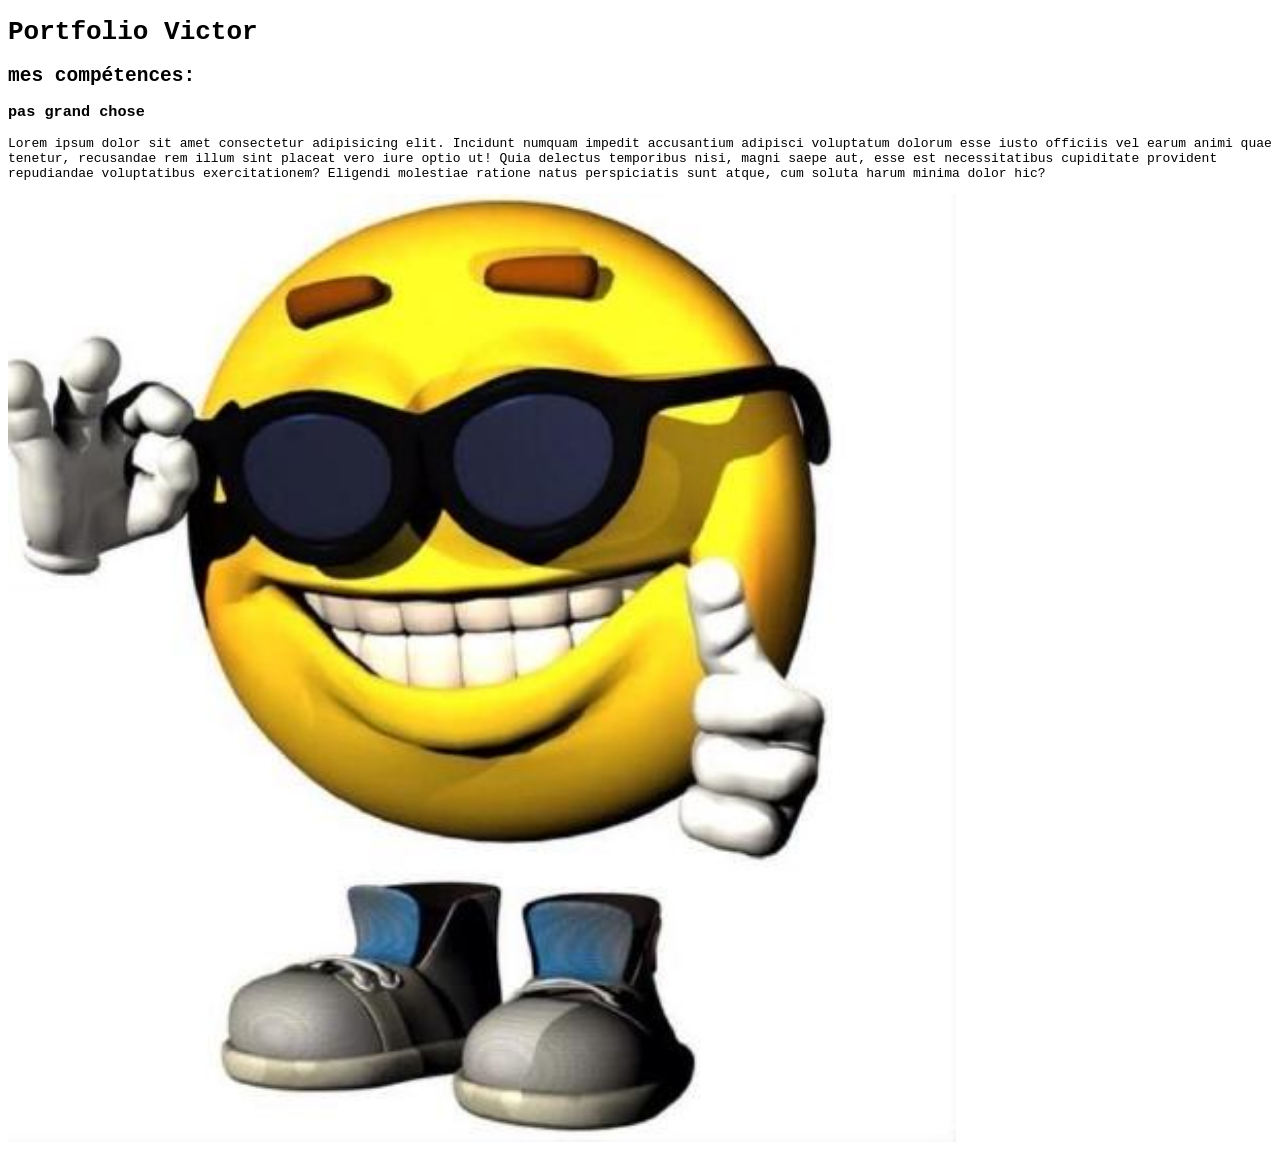
==== index.html @ 7ec5c5db "Add files via upload" ====
<!DOCTYPE html>
<html lang="fr">
<head>
    <meta charset="UTF-8">
    <meta name="viewport" content="width=device-width, initial-scale=1.0">
    <title>Portofolio</title>
    <style>
        body {
            font-family: monospace;
        }
    </style>
</head>
<body>
    <h1>Portfolio Victor</h1>
    <h2>mes compétences:</h2>
    <h3>pas grand chose</h3>
    <div>
        <article>
            <p>
                Lorem ipsum dolor sit amet consectetur adipisicing elit. Incidunt numquam impedit accusantium adipisci voluptatum dolorum esse iusto officiis vel earum animi quae tenetur, recusandae rem illum sint placeat vero iure optio ut! Quia delectus temporibus nisi, magni saepe aut, esse est necessitatibus cupiditate provident repudiandae voluptatibus exercitationem? Eligendi molestiae ratione natus perspiciatis sunt atque, cum soluta harum minima dolor hic?
            </p>
        </article>
    </div>
    <img src="public/images/214904921.jpg" width="75%" alt="smiley">
</body>
</html>
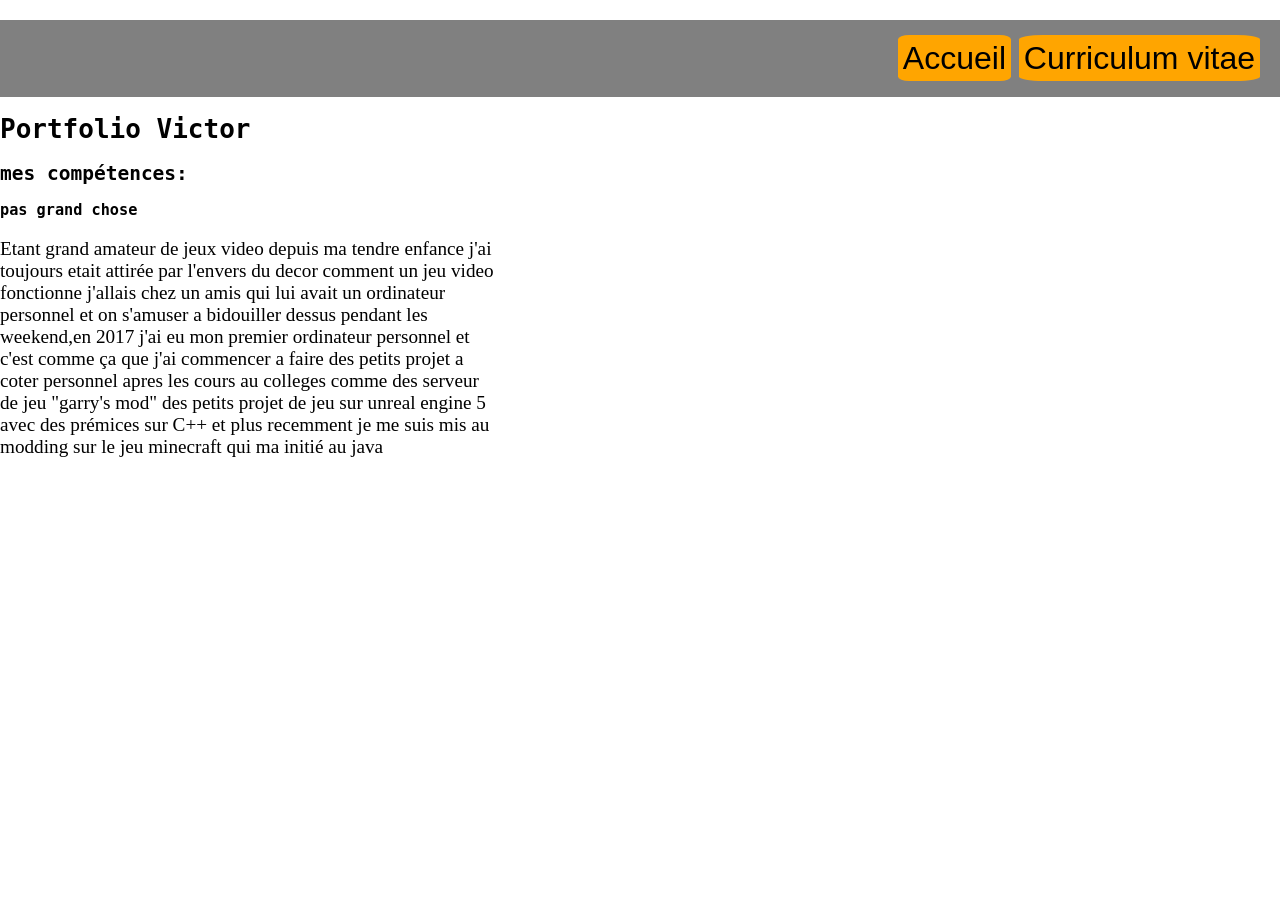
==== commit b792de2c: "update" ====
--- a/index.html
+++ b/index.html
@@ -1,26 +1,34 @@
 <!DOCTYPE html>
 <html lang="fr">
+
 <head>
     <meta charset="UTF-8">
     <meta name="viewport" content="width=device-width, initial-scale=1.0">
-    <title>Portofolio</title>
-    <style>
-        body {
-            font-family: monospace;
-        }
-    </style>
+    <title>Portfolio</title>
+    <link rel="stylesheet" href="style.css">
 </head>
+
+<header>
+    <div id="menu">
+        <nav>
+            <a href="" class="bouton">Accueil</a>
+            <a href="" class="bouton">Curriculum vitae</a>
+        </nav>
+    </div>
+
+</header>
+
 <body>
     <h1>Portfolio Victor</h1>
     <h2>mes compétences:</h2>
     <h3>pas grand chose</h3>
     <div>
         <article>
-            <p>
-                Lorem ipsum dolor sit amet consectetur adipisicing elit. Incidunt numquam impedit accusantium adipisci voluptatum dolorum esse iusto officiis vel earum animi quae tenetur, recusandae rem illum sint placeat vero iure optio ut! Quia delectus temporibus nisi, magni saepe aut, esse est necessitatibus cupiditate provident repudiandae voluptatibus exercitationem? Eligendi molestiae ratione natus perspiciatis sunt atque, cum soluta harum minima dolor hic?
+            <p id="presentation">
+                Etant grand amateur de jeux video depuis ma tendre enfance j'ai toujours etait attirée par l'envers du decor comment un jeu video fonctionne j'allais chez un amis qui lui avait un ordinateur personnel et on s'amuser a bidouiller dessus pendant les weekend,en 2017 j'ai eu mon premier ordinateur personnel et c'est comme ça que j'ai commencer a faire des petits projet a coter personnel apres les cours au colleges comme des serveur de jeu "garry's mod" des petits projet de jeu sur unreal engine 5 avec des prémices sur C++ et plus recemment je me suis mis au modding sur le jeu minecraft qui ma initié au java
             </p>
         </article>
     </div>
-    <img src="public/images/214904921.jpg" width="75%" alt="smiley">
 </body>
+
 </html>
--- a/style.css
+++ b/style.css
@@ -0,0 +1,43 @@
+ body {
+     font-family: monospace;
+     margin: 0 auto;
+ }
+
+
+
+ #menu {
+     display: flex;
+     justify-content: right;
+     margin-top: 20px;
+     background-color: grey;
+     padding: 20px;
+     box-shadow: 2px black 20px ;
+
+ }
+
+ .bouton {
+     background-color: orange;
+     border-radius: 10%;
+     max-height: 150px;
+     font-size: 2em;
+     text-decoration: none;
+     font-family: Impact, Haettenschweiler, 'Arial Narrow Bold', sans-serif;
+     color: black;
+     padding: 5px;
+     transition: 200ms;
+    
+ }
+
+ .bouton:hover {
+     padding: 10px;
+     font-size: 3em;
+ }
+
+
+ #presentation {
+    font-family: 'Calibri';
+    font-size: 1.2em;
+    max-width: 500px;
+    display: flex;
+    justify-content: center;
+ }
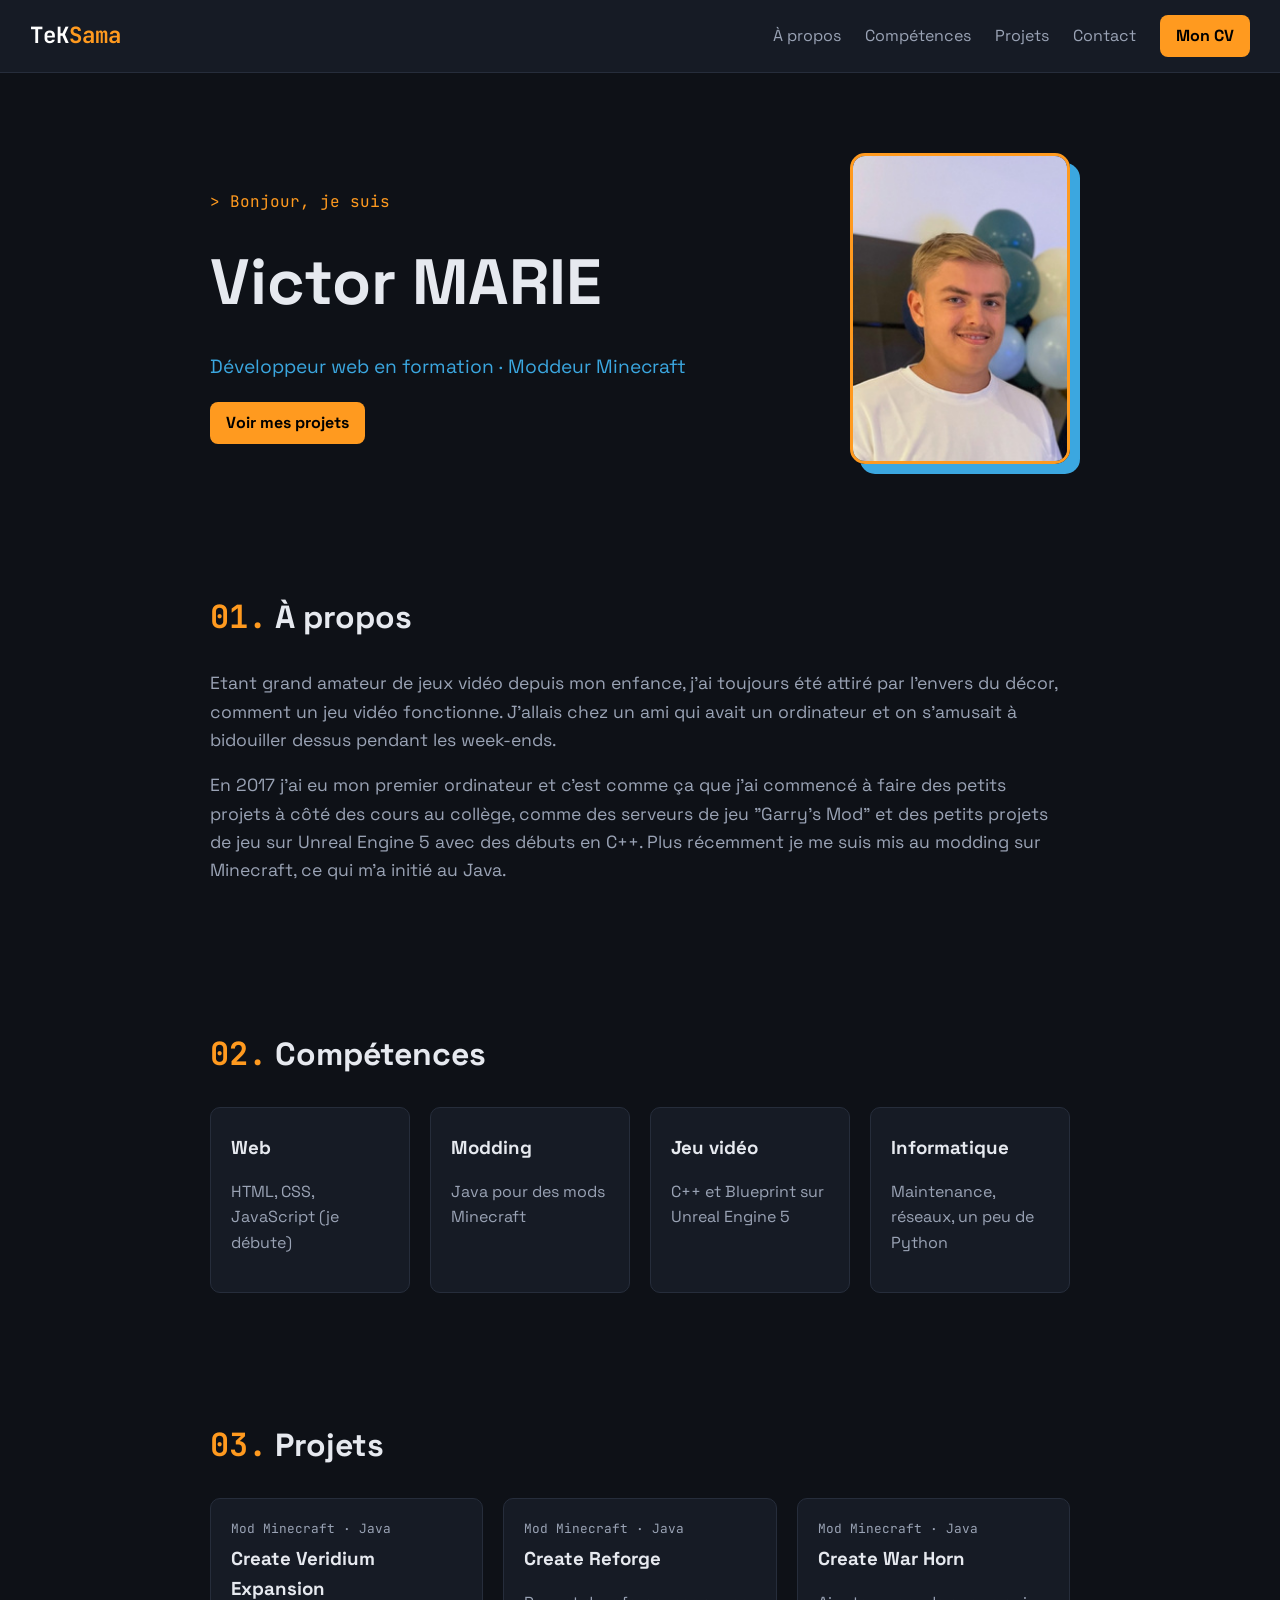
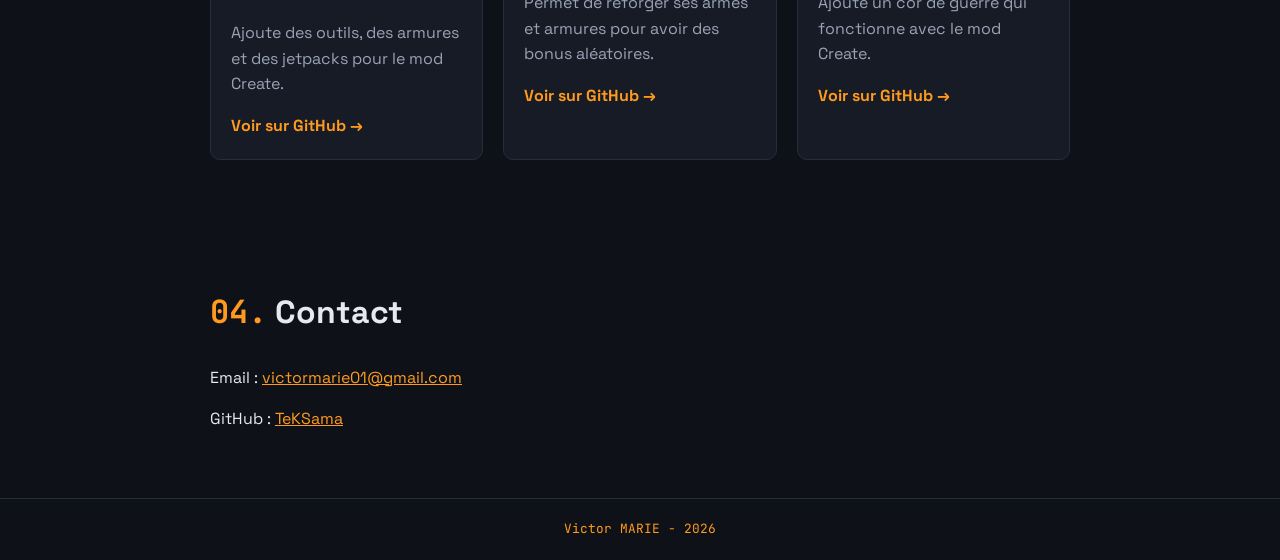
==== commit 80225bc0: "ajout du cv et refonte du portfolio" ====
--- a/index.html
+++ b/index.html
@@ -1,34 +1,108 @@
-<!DOCTYPE html>
-<html lang="fr">
-
-<head>
-    <meta charset="UTF-8">
-    <meta name="viewport" content="width=device-width, initial-scale=1.0">
-    <title>Portfolio</title>
-    <link rel="stylesheet" href="style.css">
-</head>
-
-<header>
-    <div id="menu">
-        <nav>
-            <a href="" class="bouton">Accueil</a>
-            <a href="" class="bouton">Curriculum vitae</a>
-        </nav>
-    </div>
-
-</header>
-
-<body>
-    <h1>Portfolio Victor</h1>
-    <h2>mes compétences:</h2>
-    <h3>pas grand chose</h3>
-    <div>
-        <article>
-            <p id="presentation">
-                Etant grand amateur de jeux video depuis ma tendre enfance j'ai toujours etait attirée par l'envers du decor comment un jeu video fonctionne j'allais chez un amis qui lui avait un ordinateur personnel et on s'amuser a bidouiller dessus pendant les weekend,en 2017 j'ai eu mon premier ordinateur personnel et c'est comme ça que j'ai commencer a faire des petits projet a coter personnel apres les cours au colleges comme des serveur de jeu "garry's mod" des petits projet de jeu sur unreal engine 5 avec des prémices sur C++ et plus recemment je me suis mis au modding sur le jeu minecraft qui ma initié au java
-            </p>
-        </article>
-    </div>
-</body>
-
-</html>+<!DOCTYPE html>
+<html lang="fr">
+
+<head>
+    <meta charset="UTF-8">
+    <meta name="viewport" content="width=device-width, initial-scale=1.0">
+    <title>Portfolio Victor MARIE</title>
+    <link rel="preconnect" href="https://fonts.googleapis.com">
+    <link rel="preconnect" href="https://fonts.gstatic.com" crossorigin>
+    <link href="https://fonts.googleapis.com/css2?family=Space+Grotesk:wght@400;700&family=JetBrains+Mono:wght@400;700&display=swap" rel="stylesheet">
+    <link rel="stylesheet" href="style.css">
+</head>
+
+<body>
+    <header id="menu">
+        <a href="index.html" class="logo">TeK<span>Sama</span></a>
+        <nav>
+            <a href="#apropos">À propos</a>
+            <a href="#competences">Compétences</a>
+            <a href="#projets">Projets</a>
+            <a href="#contact">Contact</a>
+            <a href="cv.html" class="bouton">Mon CV</a>
+        </nav>
+    </header>
+
+    <section class="accueil">
+        <div>
+            <p class="mono">&gt; Bonjour, je suis</p>
+            <h1>Victor MARIE</h1>
+            <p class="role">Développeur web en formation · Moddeur Minecraft</p>
+            <a href="#projets" class="bouton">Voir mes projets</a>
+        </div>
+        <img src="public/images/victor.jpg" alt="photo de moi" class="photo">
+    </section>
+
+    <section id="apropos">
+        <h2><span class="mono">01.</span> À propos</h2>
+        <p>
+            Etant grand amateur de jeux vidéo depuis mon enfance, j'ai toujours été attiré par l'envers du décor,
+            comment un jeu vidéo fonctionne. J'allais chez un ami qui avait un ordinateur et on s'amusait à
+            bidouiller dessus pendant les week-ends.
+        </p>
+        <p>
+            En 2017 j'ai eu mon premier ordinateur et c'est comme ça que j'ai commencé à faire des petits projets à
+            côté des cours au collège, comme des serveurs de jeu "Garry's Mod" et des petits projets de jeu sur
+            Unreal Engine 5 avec des débuts en C++. Plus récemment je me suis mis au modding sur Minecraft, ce qui
+            m'a initié au Java.
+        </p>
+    </section>
+
+    <section id="competences">
+        <h2><span class="mono">02.</span> Compétences</h2>
+        <div class="cartes">
+            <div class="carte">
+                <h3>Web</h3>
+                <p>HTML, CSS, JavaScript (je débute)</p>
+            </div>
+            <div class="carte">
+                <h3>Modding</h3>
+                <p>Java pour des mods Minecraft</p>
+            </div>
+            <div class="carte">
+                <h3>Jeu vidéo</h3>
+                <p>C++ et Blueprint sur Unreal Engine 5</p>
+            </div>
+            <div class="carte">
+                <h3>Informatique</h3>
+                <p>Maintenance, réseaux, un peu de Python</p>
+            </div>
+        </div>
+    </section>
+
+    <section id="projets">
+        <h2><span class="mono">03.</span> Projets</h2>
+        <div class="cartes">
+            <div class="carte">
+                <p class="mono petit">Mod Minecraft · Java</p>
+                <h3>Create Veridium Expansion</h3>
+                <p>Ajoute des outils, des armures et des jetpacks pour le mod Create.</p>
+                <a href="https://github.com/TeKSama/Create-Veridium-Expansion">Voir sur GitHub →</a>
+            </div>
+            <div class="carte">
+                <p class="mono petit">Mod Minecraft · Java</p>
+                <h3>Create Reforge</h3>
+                <p>Permet de reforger ses armes et armures pour avoir des bonus aléatoires.</p>
+                <a href="https://github.com/TeKSama/CreateReforge">Voir sur GitHub →</a>
+            </div>
+            <div class="carte">
+                <p class="mono petit">Mod Minecraft · Java</p>
+                <h3>Create War Horn</h3>
+                <p>Ajoute un cor de guerre qui fonctionne avec le mod Create.</p>
+                <a href="https://github.com/TeKSama/CreateWarHorn">Voir sur GitHub →</a>
+            </div>
+        </div>
+    </section>
+
+    <section id="contact">
+        <h2><span class="mono">04.</span> Contact</h2>
+        <p>Email : <a href="mailto:victormarie01@gmail.com">victormarie01@gmail.com</a></p>
+        <p>GitHub : <a href="https://github.com/TeKSama">TeKSama</a></p>
+    </section>
+
+    <footer>
+        <p class="mono petit">Victor MARIE - 2026</p>
+    </footer>
+</body>
+
+</html>
--- a/style.css
+++ b/style.css
@@ -1,43 +1,175 @@
- body {
-     font-family: monospace;
-     margin: 0 auto;
- }
-
-
-
- #menu {
-     display: flex;
-     justify-content: right;
-     margin-top: 20px;
-     background-color: grey;
-     padding: 20px;
-     box-shadow: 2px black 20px ;
-
- }
-
- .bouton {
-     background-color: orange;
-     border-radius: 10%;
-     max-height: 150px;
-     font-size: 2em;
-     text-decoration: none;
-     font-family: Impact, Haettenschweiler, 'Arial Narrow Bold', sans-serif;
-     color: black;
-     padding: 5px;
-     transition: 200ms;
-    
- }
-
- .bouton:hover {
-     padding: 10px;
-     font-size: 3em;
- }
-
-
- #presentation {
-    font-family: 'Calibri';
-    font-size: 1.2em;
-    max-width: 500px;
-    display: flex;
-    justify-content: center;
- }+* {
+    box-sizing: border-box;
+}
+
+body {
+    margin: 0;
+    background-color: #0e1117;
+    color: #e6e9ef;
+    font-family: 'Space Grotesk', Arial, sans-serif;
+    line-height: 1.6;
+}
+
+a {
+    color: #ff9a1f;
+}
+
+.mono {
+    font-family: 'JetBrains Mono', monospace;
+    color: #ff9a1f;
+}
+
+.petit {
+    font-size: 0.8em;
+    margin: 0;
+}
+
+/* Menu */
+#menu {
+    display: flex;
+    justify-content: space-between;
+    align-items: center;
+    padding: 15px 30px;
+    background-color: #161b25;
+    border-bottom: 1px solid #262d3b;
+}
+
+.logo {
+    font-family: 'JetBrains Mono', monospace;
+    font-size: 1.4em;
+    font-weight: bold;
+    color: white;
+    text-decoration: none;
+}
+
+.logo span {
+    color: #ff9a1f;
+}
+
+nav a {
+    color: #9aa3b5;
+    text-decoration: none;
+    margin-left: 20px;
+}
+
+nav a:hover {
+    color: #ff9a1f;
+}
+
+.bouton {
+    display: inline-block;
+    background-color: #ff9a1f;
+    color: black;
+    font-weight: bold;
+    text-decoration: none;
+    padding: 8px 16px;
+    border-radius: 8px;
+}
+
+nav a.bouton {
+    color: black;
+}
+
+.bouton:hover {
+    background-color: #ffb050;
+}
+
+/* Sections */
+section {
+    max-width: 900px;
+    margin: 0 auto;
+    padding: 50px 20px;
+}
+
+h2 {
+    font-size: 2em;
+}
+
+#apropos p {
+    color: #9aa3b5;
+    font-size: 1.1em;
+}
+
+/* Accueil */
+.accueil {
+    display: flex;
+    justify-content: space-between;
+    align-items: center;
+    padding-top: 80px;
+}
+
+.accueil h1 {
+    font-size: 4em;
+    margin: 0;
+}
+
+.role {
+    font-size: 1.2em;
+    color: #3ba7e0;
+}
+
+.photo {
+    width: 220px;
+    border-radius: 15px;
+    border: 3px solid #ff9a1f;
+    box-shadow: 10px 10px 0 #3ba7e0;
+}
+
+/* Cartes */
+.cartes {
+    display: flex;
+    flex-wrap: wrap;
+    gap: 20px;
+}
+
+.carte {
+    flex: 1;
+    min-width: 150px;
+    background-color: #161b25;
+    border: 1px solid #262d3b;
+    border-radius: 10px;
+    padding: 20px;
+}
+
+.carte:hover {
+    border-color: #ff9a1f;
+}
+
+.carte h3 {
+    margin: 5px 0;
+}
+
+.carte p {
+    color: #9aa3b5;
+}
+
+.carte a {
+    font-weight: bold;
+    text-decoration: none;
+}
+
+footer {
+    text-align: center;
+    padding: 20px;
+    border-top: 1px solid #262d3b;
+}
+
+/* Téléphone */
+@media (max-width: 700px) {
+    #menu {
+        flex-direction: column;
+    }
+
+    nav a {
+        margin: 0 8px;
+    }
+
+    .accueil {
+        flex-direction: column-reverse;
+        text-align: center;
+    }
+
+    .accueil h1 {
+        font-size: 2.8em;
+    }
+}
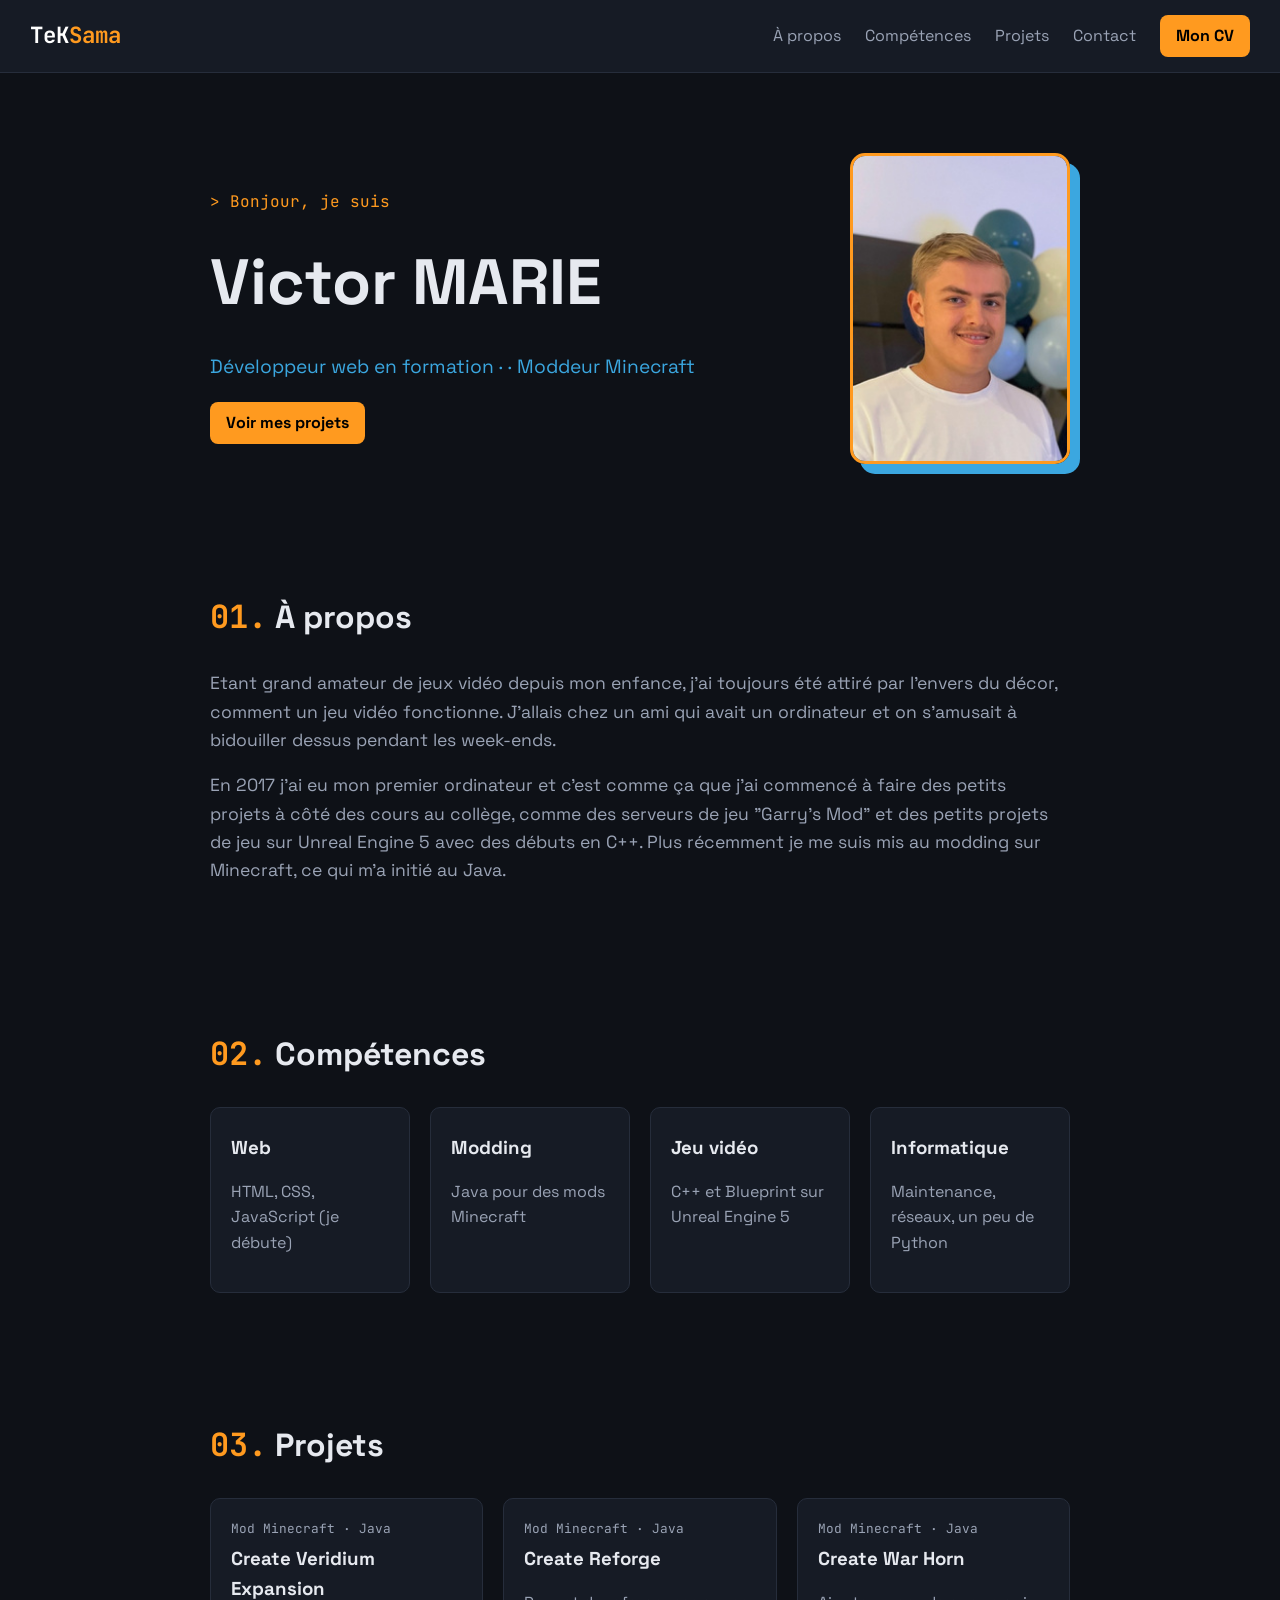
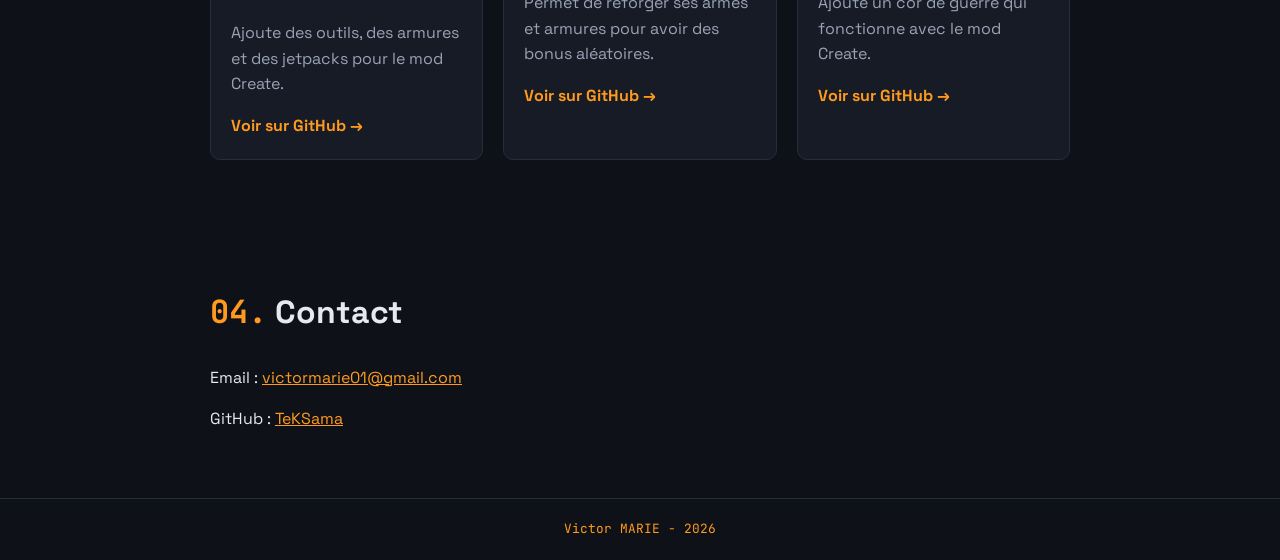
==== commit 114bac4e: "Fix spacing in role description" ====
--- a/index.html
+++ b/index.html
@@ -27,7 +27,7 @@
         <div>
             <p class="mono">&gt; Bonjour, je suis</p>
             <h1>Victor MARIE</h1>
-            <p class="role">Développeur web en formation · Moddeur Minecraft</p>
+            <p class="role">Développeur web en formation ·  · Moddeur Minecraft</p>
             <a href="#projets" class="bouton">Voir mes projets</a>
         </div>
         <img src="public/images/victor.jpg" alt="photo de moi" class="photo">
